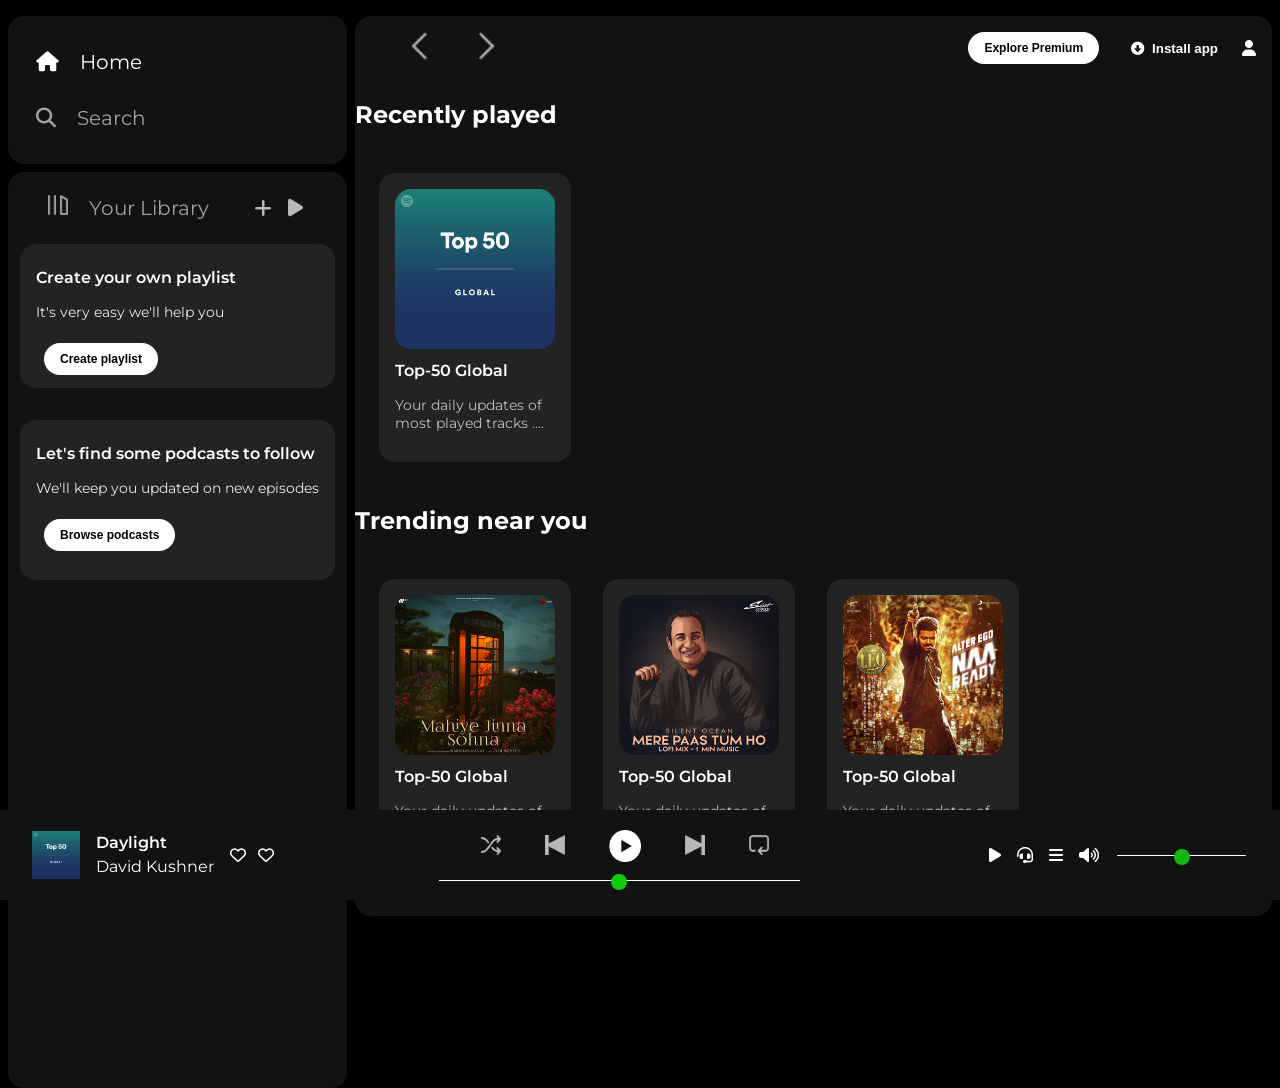
==== Spotify.html @ 5e205eb9 "Successful" ====
<!DOCTYPE html>
<html lang="en">
<head>
    <meta charset="UTF-8">
    <meta name="viewport" content="width=device-width, initial-scale=1.0">
    <link rel="stylesheet" href="https://cdnjs.cloudflare.com/ajax/libs/font-awesome/6.7.2/css/all.min.css">
    <link rel="icon" href="./logo.png">
    <title>Spotify Web-player: Music for everyone</title>
    <link rel="preconnect" href="https://fonts.googleapis.com">
    <link rel="preconnect" href="https://fonts.googleapis.com">
    <link rel="preconnect" href="https://fonts.gstatic.com" crossorigin>
    <link href="https://fonts.googleapis.com/css2?family=Montserrat:ital,wght@0,100..900;1,100..900&display=swap" rel="stylesheet">
    <link rel="stylesheet" href="Spotify.css">
</head>
<body>
<div class="main">
        <div class="sidebar">
            <div class="nav">
                <div class="nav-option" style="opacity: 1;">
                    <i class="fa-solid fa-house"></i>
                    <a href="#">Home</a>
                </div>
                
                <div class="nav-option">
                    <i class="fa-solid fa-magnifying-glass"></i>
                    <a href="#">Search</a>
                </div>
            </div>

                <div class="Library">
                    <div class="options">
                        <div class="Library-options nav-option">
                        <img src="./library_icon.png" alt="Library image">
                        <a href="#">Your Library</a>
                        </div>
                        <div class="icons-Library">
                        <i class="fa-solid fa-plus"></i>
                        <i class="fa-solid fa-play"></i>
                        </div>
                    </div>
                    <div class="Library-boxes">
                        <div class="boxes">
                            <p class="box-p1">Create your own playlist</p>
                            <p class="box-p2">It's very easy we'll help you</p>
                            <button class="badge">Create playlist</button>
                        </div>
                        <div class="boxes-2">
                            <p class="box-p1">Let's find some podcasts to follow</p>
                            <p class="box-p2">We'll keep you updated on new episodes</p>
                            <button class="badge">Browse podcasts</button>
                        </div>
                    </div>
                </div>
        </div>


    <div class="main-content">
            <div class="sticky-nav">
                <div class="sticktyNavIcons">
                    <img src="./backward_icon (1).png" alt="icon">
                    <img src="./forward_icon.png" class="hide" alt="icon-2">
                </div>
                <div class="stickyNavOptions hide">
                    <button class="badge">Explore Premium</button>
                    <button class="badge-2"><i class="fa-solid fa-circle-down"></i>Install app</button>
                    <i class="fa-solid fa-user"></i>
                </div>
            </div>

            <h2>Recently played</h2>
            <div class="card-container">
                <div class="card-1">
                    <img src="./card1img.jpeg" alt="card-01">
                    <p class="card-title">Top-50 Global</p>
                    <p class="card-subtitle">Your daily updates of most played tracks  ....</p>
                    <!-- <button class="badge">Play</button> -->
                </div>
            </div>

            <h2>Trending near you</h2>
            <div class="card-container">
                <div class="card-1">
                    <img src="./card2img.jpeg" alt="card-01">
                    <p class="card-title">Top-50 Global</p>
                    <p class="card-subtitle">Your daily updates of most played tracks  ....</p>
                    <!-- <button class="badge">Play</button> -->
                </div>
                <div class="card-1">
                    <img src="./card3img.jpeg" alt="card-01">
                    <p class="card-title">Top-50 Global</p>
                    <p class="card-subtitle">Your daily updates of most played tracks  ....</p>
                    <!-- <button class="badge">Play</button> -->
                </div>
                <div class="card-1">
                    <img src="./card4img.jpeg" alt="card-01">
                    <p class="card-title">Top-50 Global</p>
                    <p class="card-subtitle">Your daily updates of most played tracks  ....</p>
                    <!-- <button class="badge">Play</button> -->
                </div>
            </div>

            <h2>Featured charts</h2>
            <div class="card-container">
                <div class="card-1">
                    <img src="./card5img.jpeg" alt="card-01">
                    <p class="card-title">Top-50 Global</p>
                    <p class="card-subtitle">Your daily updates of most played tracks  ....</p>
                    <!-- <button class="badge">Play</button> -->
                </div>
                <div class="card-1">
                    <img src="./card6img.jpeg" alt="card-01">
                    <p class="card-title">Top-50 Global</p>
                    <p class="card-subtitle">Your daily updates of most played tracks  ....</p>
                    <!-- <button class="badge">Play</button> -->
                </div>
                <div class="card-1">
                    <img src="./card6img.jpeg" alt="card-01">
                    <p class="card-title">Top-50 Global</p>
                    <p class="card-subtitle">Your daily updates of most played tracks  ....</p>
                    <!-- <button class="badge">Play</button> -->
                </div>
            </div>
            <br> <br> <br> <br> <br> <br> <br>
    </div>
</div>
<div class="music-player">
    <div class="album-bar">
        <div class="album-image">
            <img src="./card1img.jpeg" alt="image1" class="album-image">
        </div>
        <div class="singer-songName">
            <a href="#"><p class="song-name">Daylight</p></a>
            <a href="&"><p class="singer-name">David Kushner</p></a>
        </div>
        <div class="album-icon">
            <i class="fa-regular fa-heart" id="icon"></i>
            <i class="fa-regular fa-heart" id="icon-2"></i>
        </div>
    </div>

    <div class="play-bar">
        <div class="play-icons">
            <img src="./player_icon1.png" alt="image">
            <img src="./player_icon2.png" alt="image">
            <img src="./player_icon3.png" alt="image" id="play-icon" style="opacity: 1;">
            <img src="./player_icon4.png" alt="image">
            <img src="./player_icon5.png" alt="image">
        </div>
        <div class="progress-bar">
            <i class="fa-solid fa-volume"></i>
            <input type="range" min="0" max="100" value="50" class="play-volume">
        </div>
    </div>
    <div class="control-bar">
        <div class="control-icons">
            <i class="fa-solid fa-play"></i>
            <i class="fa-solid fa-headset"></i>
            <i class="fa-solid fa-bars"></i>
            <i class="fa-solid fa-volume-high"></i>
            <div class="control-progess-bar-playbar">
            <input type="range" min="0" max="100" value="50" class="control-volume"/>
            </div>
        </div>
    </div>
    <!-- <div class="control-bar">
        <div class="control-icons">
            <i class="fa-solid fa-random"></i>
            <i class="fa-solid fa-backward"></i>
            <i class="fa-solid fa-play"></i>
            <i class="fa-solid fa-forward"></i>
            <i class="fa-solid fa-redo"></i>
        </div>
        <div class="control-volume">
            <i class="fa-solid fa-volume"></i>
            <input type="range" min="0" max="100" value="50" class="volume-slider">
        </div>
    </div>
</div> -->
</div>
</body>
</html>
---- Spotify.css ----
body{
  font-family: "Montserrat", sans-serif;
  margin: 0;
  background-color: #000;
  color: #ffff;
  overflow: hidden;
}
.main{
    display: flex;
    height: 100vh;
    margin-top: 0.5rem;
    padding: 0.5rem;
}
.sidebar{
    background-color: #0000;
    border-radius: 1rem; /*1rem = 16px*/
    margin-right: 0.5rem;
}
.nav{
    background-color:#121212;
    border-radius: 1rem; /*1rem = 16px*/
    display: flex;
    flex-direction: column;
    justify-content: center;
    height: 100px;
    padding: 1.5rem 1rem;
}
.nav i{
    font-size: 1.25rem;
}
.nav-option{
    font-size: 1.25rem;
    line-height: 2.5rem;
    opacity: 0.6;
    padding: 0.5rem 0.75rem;
}
.nav-option:hover{
    opacity: 1;
}
.nav-option a {
    padding: 1rem;
}

.main-content{
    background-color: #121212;
    border-radius: 1rem; /*1rem = 16px*/
    overflow: auto;
    flex: 1;
    /* padding: 0.5rem 0.5rem; */
}
.music-player{
    background-color: #000;
    position: fixed;
    bottom: 0px;
    width: 100%;
    height: 74px;
}
a{
    text-decoration: none;
    color: #ffff;
}
.Library{
    background-color: #121212;
    border-radius: 1rem; /*1rem = 16px*/
    height: 100%;
    padding: 0.5rem 0.75rem;
    margin-top: 0.5rem;
}
.options{
    display: flex;
    justify-content: space-evenly;
    align-items: center;
}
.Library-options{
    font-size: 1.25rem;
}
.icons-Library{
    font-size: 1.25rem;
    display: flex;
}

.icons-Library i{
    margin-right: 1rem;
    font-size: 1.25rem;
    opacity: 0.7;
}
.icons-Library i:hover{
    opacity: 1;
    cursor: pointer;
}
.options .Library-options img{
    height: 1.25rem;
    width: 1.25rem;
}
.oprions .Library-options img:hover{
    cursor: pointer;
}
.boxes{
    height: 8rem;
    margin: 0.5rem 0 2rem 0;
    background-color:orangered;
    border-radius: 1rem; /*1rem = 16px*/
    padding: 0.5rem 1rem;
    background-color: #232323;
}
.box-p1{
    font-size: 1rem;
    font-weight: 600;
}

.box-p2{
    font-size: 0.9rem;
    opacity: 0.9;
}
.badge{
    padding: 0.25rem 1rem;
    border-radius: 0.5rem; /*0.5rem = 8px*/
    font-size: 0.75rem;
    margin-left: 0.5rem;
    background-color: #ffff;
    border: none;
    font-weight: 800;
    padding: 0.25rem 1rem;
    margin: 0.5rem;
    height: 2rem;
    border-radius: 7.4rem;
}
.boxes-2{
    height: 9rem;
    margin: 0.5rem 0 2rem 0;
    border-radius: 1rem; /*1rem = 16px*/
    padding: 0.5rem 1rem;
    background-color: #232323;
}
.badge , .badge-2:hover{
    cursor: pointer;
}
.main-content .sticky-nav{
    display: flex;
    position: sticky;
    top: 0;
    background-color: #121212;
    justify-content: space-between;
    align-items: center;
    padding: 0.5rem 1rem;
    z-index: 1000;
    border-radius: 1rem; /*1rem = 16px*/
}
.sticktyNavIcons img{
    margin-left: 1rem;
    padding-left: 1rem;
    opacity: 0.7;
    height: 2rem;
}
.sticky-nav .sticktyNavIcons img:hover{
    cursor: pointer;
    opacity: 1;
}
.stickyNavOptions .badge{
    background-color: #ffff;
    border: none;
    font-weight: 800;
    padding: 0.25rem 1rem;
}
.stickyNavOptions .badge-2{
    background-color:#121212;
    color: #ffff;
    border: none;
    font-weight: 740;
    padding: 0.25rem 1rem;
    border-radius: 1rem; /*1rem = 16px*/
    height: 2rem;
}
.stickyNavOptions{
    display: flex;
    align-items: center;
}
.stickyNavOptions i{
    margin-left: 0.5rem;
}
.stickyNavOptions i:hover{
    cursor: pointer;
}
.badge-2 i{
    color: #ffff;
    margin-right: 0.5rem;
}
@media (max-width : 1000px){
    .hide{
        display:none;
    }
}
.card-container{
    display: flex;
    flex-wrap: wrap;
    margin-top: 0.5rem;
    padding: 0.5rem;

}
.card-1{
    border-radius: 1rem; /*1rem = 16px*/
    width: 10rem;
    margin: 1rem;
    padding: 1rem;
    background-color: #232323;
    
}
.card-1 img{
    width: 100%;
    border-radius: 1rem; /*1rem = 16px*/
}
.card-title{
    font-size: 1rem;
    font-weight: 600;
    margin-top: 0.5rem;
    color: #ffff;
}
.card-subtitle{
    font-size: 0.9rem;
    opacity: 0.7;
    color: #ffff;
}
.card-1:hover{
    cursor: pointer;
    opacity: 1;
}
.footer{
    height: 340px;
    display: flex;
    justify-content: center;
    align-items: center;
    background-color: #121212;
}
.line{
    width: 90%;
    height: 56%;
    margin: 0 auto;
    border: #0000 solid 2px;
    opacity: 0.4;
}
.music-player{
    display: flex;
    background: #121212;
    justify-content: space-between;
    align-items: center;
    padding: 0.5rem 1rem;
}
.music-player .album-bar{
    width: 25%;
    display: flex;
    align-items: center;
    padding: 1rem;
}
.singer-songName{
    padding: 1rem;
    line-height: 0.5rem;
}
.song-name{
    font-size: 1rem;
    font-weight: 600;
}
.album-icon{
    margin: 0.5rem;
}
.album-icon i:hover{
    cursor: pointer;
}
#icon{
    right: 0.5rem;
    position: relative;
}
.music-player .play-bar{
    width: 50%;
}
.music-bar .control-bar{
    width: 25%;
}

.album-image{
    height: 3rem;
    width: 3rem;
}
.control-bar{
    padding-right: 1rem;
}
.control-bar .control-icons , .control-volume{
    display: flex;
    justify-content: space-between;
    padding-right: 1rem;
}

.control-bar{
    display: flex;
    justify-content: space-between;
    padding-right: 1rem;
}
.control-bar .control-icons i{
    justify-content: space-between;
    padding-right: 1rem;
}
.control-bar .control-icons i:hover{
    cursor: pointer;
}
.play-bar{
    justify-content: center;
}

.play-bar .play-icons i{
    padding-right: 1rem;
}

.play-bar .play-icons{
    display: flex;
    justify-content: center;
    padding-right: 7rem;
}

.play-bar .play-icons img{
    padding-right: 1rem;
    height: 1.25rem;
    width: 1.25rem;
    padding-left: 1.75rem;
    justify-content: center;
    align-items: center;
    opacity: 0.7;
    padding-top: 0.5rem;
}
.play-bar .play-icons img:hover{
    cursor: pointer;
    opacity: 1;
}
#play-icon{
    height: 2rem;
    width: 2rem;
    padding-top: 0.2rem;
}
.play-bar .play-icons img:hover{
    cursor: pointer;
}
.play-bar .progress-bar{
    display: flex;
    justify-content: center;
    padding-top: 1rem;
    padding-right: 7rem;
}
.play-volume{
    width: 70%;
    appearance: none;
}
.play-volume::-webkit-slider-runnable-track{
    width: 100%;
    height: 0.1rem;
    cursor: pointer;
    background-color: #ffff;
    border-radius: 2rem; /*1rem = 16px*/
}
.play-volume::-webkit-slider-thumb{
    appearance: none;
    width: 1rem;
    height: 1rem;
    cursor: pointer;
    background-color:rgb(16, 203, 16);
    border-radius: 50%;
    margin-top: -6px;
}
.control-progress-bar-playbar{
    display: flex;
}
.control-volume{
    appearance: none;

}
.control-volume::-webkit-slider-runnable-track{
    width: 50%;
    border-radius: 2rem;
    width: 100%;
    height: 1px;
    margin-bottom: -0.8rem;
    background-color: #ffff;
}
.control-volume::-webkit-slider-thumb{
    appearance: none;
    width: 1rem;
    height: 1rem;
    border-radius: 50%;
    background-color:rgb(20, 182, 20);
    margin-bottom: 1rem;
    margin-top: -0.36rem;
}
.control-volume::-webkit-slider-thumb:hover{
    cursor: pointer;
}
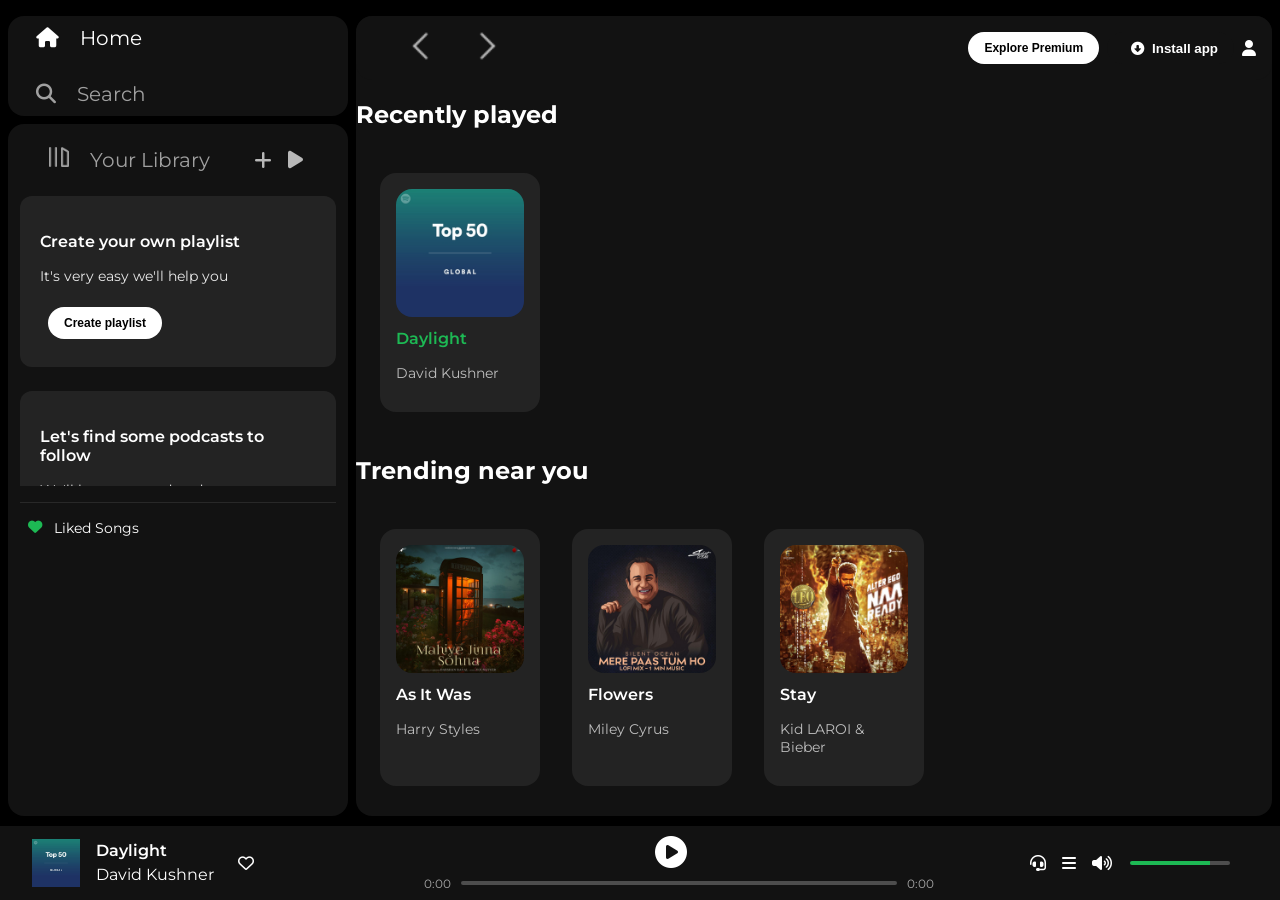
==== commit a9f450be: "Complete Spotify Clone: layout fixes, dynamic playback, search filters, state persistence, and code " ====
--- a/Spotify.html
+++ b/Spotify.html
@@ -16,41 +16,48 @@
 <div class="main">
         <div class="sidebar">
             <div class="nav">
-                <div class="nav-option" style="opacity: 1;">
+                <div class="nav-option" style="opacity: 1;" id="nav-home">
                     <i class="fa-solid fa-house"></i>
                     <a href="#">Home</a>
                 </div>
                 
-                <div class="nav-option">
+                <div class="nav-option" id="nav-search">
                     <i class="fa-solid fa-magnifying-glass"></i>
                     <a href="#">Search</a>
                 </div>
             </div>
 
-                <div class="Library">
-                    <div class="options">
-                        <div class="Library-options nav-option">
+            <div class="Library">
+                <div class="options">
+                    <div class="Library-options nav-option">
                         <img src="./library_icon.png" alt="Library image">
                         <a href="#">Your Library</a>
-                        </div>
-                        <div class="icons-Library">
-                        <i class="fa-solid fa-plus"></i>
+                    </div>
+                    <div class="icons-Library">
+                        <i class="fa-solid fa-plus" id="library-plus-icon"></i>
                         <i class="fa-solid fa-play"></i>
-                        </div>
-                    </div>
-                    <div class="Library-boxes">
-                        <div class="boxes">
-                            <p class="box-p1">Create your own playlist</p>
-                            <p class="box-p2">It's very easy we'll help you</p>
-                            <button class="badge">Create playlist</button>
-                        </div>
-                        <div class="boxes-2">
-                            <p class="box-p1">Let's find some podcasts to follow</p>
-                            <p class="box-p2">We'll keep you updated on new episodes</p>
-                            <button class="badge">Browse podcasts</button>
-                        </div>
-                    </div>
-                </div>
+                    </div>
+                </div>
+                <div class="Library-boxes">
+                    <div class="boxes">
+                        <p class="box-p1">Create your own playlist</p>
+                        <p class="box-p2">It's very easy we'll help you</p>
+                        <button class="badge" id="btn-create-playlist">Create playlist</button>
+                    </div>
+                    <div class="boxes-2">
+                        <p class="box-p1">Let's find some podcasts to follow</p>
+                        <p class="box-p2">We'll keep you updated on new episodes</p>
+                        <button class="badge">Browse podcasts</button>
+                    </div>
+                </div>
+                <div class="custom-playlists-container" id="custom-playlists-list">
+                    <div class="playlist-item" id="liked-songs-sidebar">
+                        <i class="fa-solid fa-heart" style="color: #1db954;"></i>
+                        <span>Liked Songs</span>
+                    </div>
+                    <!-- Dynamic playlists will load here -->
+                </div>
+            </div>
         </div>
 
 
@@ -60,6 +67,10 @@
                     <img src="./backward_icon (1).png" alt="icon">
                     <img src="./forward_icon.png" class="hide" alt="icon-2">
                 </div>
+                <div class="search-bar-container" id="search-bar-container" style="display: none; margin-left: 1rem; flex: 1; max-width: 350px;">
+                    <i class="fa-solid fa-magnifying-glass search-icon-input"></i>
+                    <input type="text" id="search-input" placeholder="What do you want to play?" class="search-input" />
+                </div>
                 <div class="stickyNavOptions hide">
                     <button class="badge">Explore Premium</button>
                     <button class="badge-2"><i class="fa-solid fa-circle-down"></i>Install app</button>
@@ -67,115 +78,224 @@
                 </div>
             </div>
 
-            <h2>Recently played</h2>
-            <div class="card-container">
-                <div class="card-1">
-                    <img src="./card1img.jpeg" alt="card-01">
-                    <p class="card-title">Top-50 Global</p>
-                    <p class="card-subtitle">Your daily updates of most played tracks  ....</p>
-                    <!-- <button class="badge">Play</button> -->
-                </div>
-            </div>
-
-            <h2>Trending near you</h2>
-            <div class="card-container">
-                <div class="card-1">
-                    <img src="./card2img.jpeg" alt="card-01">
-                    <p class="card-title">Top-50 Global</p>
-                    <p class="card-subtitle">Your daily updates of most played tracks  ....</p>
-                    <!-- <button class="badge">Play</button> -->
-                </div>
-                <div class="card-1">
-                    <img src="./card3img.jpeg" alt="card-01">
-                    <p class="card-title">Top-50 Global</p>
-                    <p class="card-subtitle">Your daily updates of most played tracks  ....</p>
-                    <!-- <button class="badge">Play</button> -->
-                </div>
-                <div class="card-1">
-                    <img src="./card4img.jpeg" alt="card-01">
-                    <p class="card-title">Top-50 Global</p>
-                    <p class="card-subtitle">Your daily updates of most played tracks  ....</p>
-                    <!-- <button class="badge">Play</button> -->
-                </div>
-            </div>
-
-            <h2>Featured charts</h2>
-            <div class="card-container">
-                <div class="card-1">
-                    <img src="./card5img.jpeg" alt="card-01">
-                    <p class="card-title">Top-50 Global</p>
-                    <p class="card-subtitle">Your daily updates of most played tracks  ....</p>
-                    <!-- <button class="badge">Play</button> -->
-                </div>
-                <div class="card-1">
-                    <img src="./card6img.jpeg" alt="card-01">
-                    <p class="card-title">Top-50 Global</p>
-                    <p class="card-subtitle">Your daily updates of most played tracks  ....</p>
-                    <!-- <button class="badge">Play</button> -->
-                </div>
-                <div class="card-1">
-                    <img src="./card6img.jpeg" alt="card-01">
-                    <p class="card-title">Top-50 Global</p>
-                    <p class="card-subtitle">Your daily updates of most played tracks  ....</p>
-                    <!-- <button class="badge">Play</button> -->
-                </div>
-            </div>
-            <br> <br> <br> <br> <br> <br> <br>
+            <div id="home-view">
+                <h2>Recently played</h2>
+                <div class="card-container">
+                    <div class="card-1 song-card" data-src="https://www.soundhelix.com/examples/mp3/SoundHelix-Song-1.mp3" data-title="Daylight" data-artist="David Kushner" data-img="./card1img.jpeg">
+                        <div class="card-img-container">
+                            <img src="./card1img.jpeg" alt="card-01">
+                            <div class="play-hover-btn">
+                                <i class="fa-solid fa-play"></i>
+                            </div>
+                        </div>
+                        <p class="card-title">Daylight</p>
+                        <p class="card-subtitle">David Kushner</p>
+                    </div>
+                </div>
+
+                <h2>Trending near you</h2>
+                <div class="card-container">
+                    <div class="card-1 song-card" data-src="https://www.soundhelix.com/examples/mp3/SoundHelix-Song-2.mp3" data-title="As It Was" data-artist="Harry Styles" data-img="./card2img.jpeg">
+                        <div class="card-img-container">
+                            <img src="./card2img.jpeg" alt="card-01">
+                            <div class="play-hover-btn">
+                                <i class="fa-solid fa-play"></i>
+                            </div>
+                        </div>
+                        <p class="card-title">As It Was</p>
+                        <p class="card-subtitle">Harry Styles</p>
+                    </div>
+                    <div class="card-1 song-card" data-src="https://www.soundhelix.com/examples/mp3/SoundHelix-Song-3.mp3" data-title="Flowers" data-artist="Miley Cyrus" data-img="./card3img.jpeg">
+                        <div class="card-img-container">
+                            <img src="./card3img.jpeg" alt="card-01">
+                            <div class="play-hover-btn">
+                                <i class="fa-solid fa-play"></i>
+                            </div>
+                        </div>
+                        <p class="card-title">Flowers</p>
+                        <p class="card-subtitle">Miley Cyrus</p>
+                    </div>
+                    <div class="card-1 song-card" data-src="https://www.soundhelix.com/examples/mp3/SoundHelix-Song-4.mp3" data-title="Stay" data-artist="Kid LAROI & Bieber" data-img="./card4img.jpeg">
+                        <div class="card-img-container">
+                            <img src="./card4img.jpeg" alt="card-01">
+                            <div class="play-hover-btn">
+                                <i class="fa-solid fa-play"></i>
+                            </div>
+                        </div>
+                        <p class="card-title">Stay</p>
+                        <p class="card-subtitle">Kid LAROI & Bieber</p>
+                    </div>
+                </div>
+
+                <h2>Featured charts</h2>
+                <div class="card-container">
+                    <div class="card-1 song-card" data-src="https://www.soundhelix.com/examples/mp3/SoundHelix-Song-5.mp3" data-title="Blinding Lights" data-artist="The Weeknd" data-img="./card5img.jpeg">
+                        <div class="card-img-container">
+                            <img src="./card5img.jpeg" alt="card-01">
+                            <div class="play-hover-btn">
+                                <i class="fa-solid fa-play"></i>
+                            </div>
+                        </div>
+                        <p class="card-title">Blinding Lights</p>
+                        <p class="card-subtitle">The Weeknd</p>
+                    </div>
+                    <div class="card-1 song-card" data-src="https://www.soundhelix.com/examples/mp3/SoundHelix-Song-6.mp3" data-title="Starboy" data-artist="The Weeknd" data-img="./card6img.jpeg">
+                        <div class="card-img-container">
+                            <img src="./card6img.jpeg" alt="card-01">
+                            <div class="play-hover-btn">
+                                <i class="fa-solid fa-play"></i>
+                            </div>
+                        </div>
+                        <p class="card-title">Starboy</p>
+                        <p class="card-subtitle">The Weeknd</p>
+                    </div>
+                    <div class="card-1 song-card" data-src="https://www.soundhelix.com/examples/mp3/SoundHelix-Song-7.mp3" data-title="Save Your Tears" data-artist="The Weeknd" data-img="./card6img.jpeg">
+                        <div class="card-img-container">
+                            <img src="./card6img.jpeg" alt="card-01">
+                            <div class="play-hover-btn">
+                                <i class="fa-solid fa-play"></i>
+                            </div>
+                        </div>
+                        <p class="card-title">Save Your Tears</p>
+                        <p class="card-subtitle">The Weeknd</p>
+                    </div>
+                </div>
+            </div>
+
+            <div id="search-view" style="display: none;">
+                <h2>Browse all</h2>
+                <div class="search-grid">
+                    <div class="search-category-card" style="background-color: rgb(141, 103, 171);">
+                        <h3>Podcasts</h3>
+                    </div>
+                    <div class="search-category-card" style="background-color: rgb(30, 50, 100);">
+                        <h3>Made For You</h3>
+                    </div>
+                    <div class="search-category-card" style="background-color: rgb(232, 17, 137);">
+                        <h3>New Releases</h3>
+                    </div>
+                    <div class="search-category-card" style="background-color: rgb(115, 88, 255);">
+                        <h3>Pop</h3>
+                    </div>
+                    <div class="search-category-card" style="background-color: rgb(186, 93, 7);">
+                        <h3>Hip-Hop</h3>
+                    </div>
+                    <div class="search-category-card" style="background-color: rgb(225, 17, 140);">
+                        <h3>Latin</h3>
+                    </div>
+                    <div class="search-category-card" style="background-color: rgb(13, 115, 119);">
+                        <h3>Rock</h3>
+                    </div>
+                    <div class="search-category-card" style="background-color: rgb(80, 55, 80);">
+                        <h3>Gaming</h3>
+                    </div>
+                </div>
+            </div>
+
+            <div id="liked-songs-view" style="display: none;">
+                <h2>Liked Songs</h2>
+                <div class="card-container" id="liked-songs-container">
+                    <!-- Dynamic liked tracks list here -->
+                </div>
+            </div>
+
+            <footer class="footer">
+                <div class="footer-links">
+                    <div class="footer-column">
+                        <h4>Company</h4>
+                        <ul>
+                            <li><a href="#">About</a></li>
+                            <li><a href="#">Jobs</a></li>
+                            <li><a href="#">For the Record</a></li>
+                        </ul>
+                    </div>
+                    <div class="footer-column">
+                        <h4>Communities</h4>
+                        <ul>
+                            <li><a href="#">For Artists</a></li>
+                            <li><a href="#">Developers</a></li>
+                            <li><a href="#">Advertising</a></li>
+                            <li><a href="#">Investors</a></li>
+                            <li><a href="#">Vendors</a></li>
+                        </ul>
+                    </div>
+                    <div class="footer-column">
+                        <h4>Useful Links</h4>
+                        <ul>
+                            <li><a href="#">Support</a></li>
+                            <li><a href="#">Free Mobile App</a></li>
+                        </ul>
+                    </div>
+                </div>
+                <div class="footer-socials">
+                    <a href="#"><i class="fa-brands fa-instagram"></i></a>
+                    <a href="#"><i class="fa-brands fa-twitter"></i></a>
+                    <a href="#"><i class="fa-brands fa-facebook"></i></a>
+                </div>
+                <div class="footer-bottom">
+                    <hr class="line">
+                    <p class="copyright">&copy; 2026 Spotify AB</p>
+                </div>
+            </footer>
     </div>
 </div>
 <div class="music-player">
     <div class="album-bar">
         <div class="album-image">
-            <img src="./card1img.jpeg" alt="image1" class="album-image">
+            <img src="./card1img.jpeg" alt="image1" class="album-image" id="player-album-art">
         </div>
         <div class="singer-songName">
-            <a href="#"><p class="song-name">Daylight</p></a>
-            <a href="&"><p class="singer-name">David Kushner</p></a>
+            <a href="#"><p class="song-name" id="player-song-title">Daylight</p></a>
+            <a href="#"><p class="singer-name" id="player-song-artist">David Kushner</p></a>
         </div>
         <div class="album-icon">
-            <i class="fa-regular fa-heart" id="icon"></i>
-            <i class="fa-regular fa-heart" id="icon-2"></i>
+            <i class="fa-regular fa-heart" id="player-heart-icon"></i>
         </div>
     </div>
 
     <div class="play-bar">
         <div class="play-icons">
-            <img src="./player_icon1.png" alt="image">
-            <img src="./player_icon2.png" alt="image">
-            <img src="./player_icon3.png" alt="image" id="play-icon" style="opacity: 1;">
-            <img src="./player_icon4.png" alt="image">
-            <img src="./player_icon5.png" alt="image">
+            <img src="./player_icon1.png" alt="shuffle" id="btn-shuffle">
+            <img src="./player_icon2.png" alt="prev" id="btn-prev">
+            <i class="fa-solid fa-circle-play" id="play-icon"></i>
+            <img src="./player_icon4.png" alt="next" id="btn-next">
+            <img src="./player_icon5.png" alt="repeat" id="btn-repeat">
         </div>
         <div class="progress-bar">
-            <i class="fa-solid fa-volume"></i>
-            <input type="range" min="0" max="100" value="50" class="play-volume">
-        </div>
-    </div>
+            <span class="progress-time" id="player-curr-time">0:00</span>
+            <input type="range" min="0" max="100" value="0" class="play-volume" id="player-progress-slider">
+            <span class="progress-time" id="player-tot-time">0:00</span>
+        </div>
+    </div>
+    
     <div class="control-bar">
         <div class="control-icons">
-            <i class="fa-solid fa-play"></i>
+            <i class="fa-solid fa-play" id="btn-control-play" style="display:none;"></i>
             <i class="fa-solid fa-headset"></i>
             <i class="fa-solid fa-bars"></i>
-            <i class="fa-solid fa-volume-high"></i>
-            <div class="control-progess-bar-playbar">
-            <input type="range" min="0" max="100" value="50" class="control-volume"/>
-            </div>
-        </div>
-    </div>
-    <!-- <div class="control-bar">
-        <div class="control-icons">
-            <i class="fa-solid fa-random"></i>
-            <i class="fa-solid fa-backward"></i>
-            <i class="fa-solid fa-play"></i>
-            <i class="fa-solid fa-forward"></i>
-            <i class="fa-solid fa-redo"></i>
-        </div>
-        <div class="control-volume">
-            <i class="fa-solid fa-volume"></i>
-            <input type="range" min="0" max="100" value="50" class="volume-slider">
-        </div>
-    </div>
-</div> -->
+            <i class="fa-solid fa-volume-high" id="btn-volume-icon"></i>
+            <div class="control-progress-bar-playbar">
+                <input type="range" min="0" max="100" value="80" class="control-volume" id="player-volume-slider"/>
+            </div>
+        </div>
+    </div>
 </div>
+
+<!-- Modal for Playlist Creation -->
+<div class="modal" id="playlist-modal" style="display: none;">
+    <div class="modal-content">
+        <h3>Create New Playlist</h3>
+        <input type="text" id="playlist-name-input" placeholder="My Playlist #1" class="modal-input" maxlength="25">
+        <div class="modal-buttons">
+            <button class="modal-btn cancel-btn" id="modal-cancel">Cancel</button>
+            <button class="modal-btn create-btn" id="modal-create">Create</button>
+        </div>
+    </div>
+</div>
+
+<!-- Hidden Audio Player -->
+<audio id="main-audio" style="display: none;"></audio>
+
+<script src="app.js"></script>
 </body>
 </html>
--- a/Spotify.css
+++ b/Spotify.css
@@ -1,4 +1,7 @@
- body{
+* {
+  box-sizing: border-box;
+}
+body{
   font-family: "Montserrat", sans-serif;
   margin: 0;
   background-color: #000;
@@ -7,18 +10,23 @@
 }
 .main{
     display: flex;
-    height: 100vh;
+    height: calc(100vh - 84px);
     margin-top: 0.5rem;
     padding: 0.5rem;
 }
 .sidebar{
     background-color: #0000;
-    border-radius: 1rem; /*1rem = 16px*/
+    border-radius: 1rem;
     margin-right: 0.5rem;
+    width: 340px;
+    display: flex;
+    flex-direction: column;
+    flex-shrink: 0;
+    height: 100%;
 }
 .nav{
     background-color:#121212;
-    border-radius: 1rem; /*1rem = 16px*/
+    border-radius: 1rem;
     display: flex;
     flex-direction: column;
     justify-content: center;
@@ -40,13 +48,11 @@
 .nav-option a {
     padding: 1rem;
 }
-
 .main-content{
     background-color: #121212;
-    border-radius: 1rem; /*1rem = 16px*/
+    border-radius: 1rem;
     overflow: auto;
     flex: 1;
-    /* padding: 0.5rem 0.5rem; */
 }
 .music-player{
     background-color: #000;
@@ -61,10 +67,17 @@
 }
 .Library{
     background-color: #121212;
-    border-radius: 1rem; /*1rem = 16px*/
-    height: 100%;
+    border-radius: 1rem;
+    flex: 1;
+    display: flex;
+    flex-direction: column;
     padding: 0.5rem 0.75rem;
     margin-top: 0.5rem;
+    min-height: 0;
+}
+.Library-boxes{
+    flex: 1;
+    overflow-y: auto;
 }
 .options{
     display: flex;
@@ -78,7 +91,6 @@
     font-size: 1.25rem;
     display: flex;
 }
-
 .icons-Library i{
     margin-right: 1rem;
     font-size: 1.25rem;
@@ -96,25 +108,23 @@
     cursor: pointer;
 }
 .boxes{
-    height: 8rem;
-    margin: 0.5rem 0 2rem 0;
-    background-color:orangered;
-    border-radius: 1rem; /*1rem = 16px*/
-    padding: 0.5rem 1rem;
+    margin: 0.5rem 0 1.5rem 0;
+    border-radius: 0.75rem;
+    padding: 1.25rem 1.25rem;
     background-color: #232323;
+    height: auto;
 }
 .box-p1{
     font-size: 1rem;
     font-weight: 600;
 }
-
 .box-p2{
     font-size: 0.9rem;
     opacity: 0.9;
 }
 .badge{
     padding: 0.25rem 1rem;
-    border-radius: 0.5rem; /*0.5rem = 8px*/
+    border-radius: 0.5rem;
     font-size: 0.75rem;
     margin-left: 0.5rem;
     background-color: #ffff;
@@ -126,11 +136,11 @@
     border-radius: 7.4rem;
 }
 .boxes-2{
-    height: 9rem;
-    margin: 0.5rem 0 2rem 0;
-    border-radius: 1rem; /*1rem = 16px*/
-    padding: 0.5rem 1rem;
+    margin: 0.5rem 0 1.5rem 0;
+    border-radius: 0.75rem;
+    padding: 1.25rem 1.25rem;
     background-color: #232323;
+    height: auto;
 }
 .badge , .badge-2:hover{
     cursor: pointer;
@@ -144,7 +154,7 @@
     align-items: center;
     padding: 0.5rem 1rem;
     z-index: 1000;
-    border-radius: 1rem; /*1rem = 16px*/
+    border-radius: 1rem;
 }
 .sticktyNavIcons img{
     margin-left: 1rem;
@@ -168,7 +178,7 @@
     border: none;
     font-weight: 740;
     padding: 0.25rem 1rem;
-    border-radius: 1rem; /*1rem = 16px*/
+    border-radius: 1rem;
     height: 2rem;
 }
 .stickyNavOptions{
@@ -195,19 +205,17 @@
     flex-wrap: wrap;
     margin-top: 0.5rem;
     padding: 0.5rem;
-
 }
 .card-1{
-    border-radius: 1rem; /*1rem = 16px*/
+    border-radius: 1rem;
     width: 10rem;
     margin: 1rem;
     padding: 1rem;
     background-color: #232323;
-    
 }
 .card-1 img{
     width: 100%;
-    border-radius: 1rem; /*1rem = 16px*/
+    border-radius: 1rem;
 }
 .card-title{
     font-size: 1rem;
@@ -224,19 +232,78 @@
     cursor: pointer;
     opacity: 1;
 }
-.footer{
-    height: 340px;
+.footer {
+    display: flex;
+    flex-direction: column;
+    padding: 3rem 2rem;
+    background-color: #121212;
+    margin-top: 4rem;
+    border-top: 1px solid #292929;
+}
+.footer-links {
+    display: flex;
+    flex-wrap: wrap;
+    gap: 3rem;
+    margin-bottom: 2rem;
+}
+.footer-column {
+    flex: 1;
+    min-width: 150px;
+}
+.footer-column h4 {
+    color: #fff;
+    margin-bottom: 1rem;
+    font-size: 0.95rem;
+    font-weight: 700;
+}
+.footer-column ul {
+    list-style: none;
+    padding: 0;
+    margin: 0;
+}
+.footer-column ul li {
+    margin-bottom: 0.75rem;
+}
+.footer-column ul li a {
+    color: #a7a7a7;
+    font-size: 0.85rem;
+    transition: color 0.2s;
+}
+.footer-column ul li a:hover {
+    color: #fff;
+    text-decoration: underline;
+}
+.footer-socials {
+    display: flex;
+    gap: 1rem;
+    margin-bottom: 2rem;
+}
+.footer-socials a {
+    width: 40px;
+    height: 40px;
+    background-color: #292929;
+    border-radius: 50%;
     display: flex;
     justify-content: center;
     align-items: center;
-    background-color: #121212;
-}
-.line{
-    width: 90%;
-    height: 56%;
-    margin: 0 auto;
-    border: #0000 solid 2px;
-    opacity: 0.4;
+    color: #fff;
+    font-size: 1.1rem;
+    transition: background-color 0.2s;
+}
+.footer-socials a:hover {
+    background-color: #727272;
+}
+.footer-bottom {
+    border-top: 1px solid #292929;
+    padding-top: 2rem;
+    display: flex;
+    justify-content: space-between;
+    align-items: center;
+}
+.copyright {
+    color: #a7a7a7;
+    font-size: 0.8rem;
+    margin: 0;
 }
 .music-player{
     display: flex;
@@ -275,7 +342,6 @@
 .music-bar .control-bar{
     width: 25%;
 }
-
 .album-image{
     height: 3rem;
     width: 3rem;
@@ -288,7 +354,6 @@
     justify-content: space-between;
     padding-right: 1rem;
 }
-
 .control-bar{
     display: flex;
     justify-content: space-between;
@@ -304,89 +369,293 @@
 .play-bar{
     justify-content: center;
 }
-
 .play-bar .play-icons i{
     padding-right: 1rem;
 }
-
 .play-bar .play-icons{
     display: flex;
     justify-content: center;
-    padding-right: 7rem;
-}
-
+    align-items: center;
+}
 .play-bar .play-icons img{
-    padding-right: 1rem;
+    padding: 0 1rem;
     height: 1.25rem;
     width: 1.25rem;
-    padding-left: 1.75rem;
+    opacity: 0.7;
+    filter: invert(1);
+    transition: opacity 0.2s, transform 0.1s;
+    cursor: pointer;
+}
+.play-bar .play-icons img:hover{
+    opacity: 1;
+    transform: scale(1.05);
+}
+#play-icon{
+    font-size: 2rem;
+    color: #fff;
+    cursor: pointer;
+    margin: 0 1.25rem;
+    transition: transform 0.1s ease, color 0.2s ease;
+}
+#play-icon:hover {
+    transform: scale(1.05);
+    color: #1ed760;
+}
+.play-bar .progress-bar{
+    display: flex;
     justify-content: center;
     align-items: center;
-    opacity: 0.7;
     padding-top: 0.5rem;
-}
-.play-bar .play-icons img:hover{
-    cursor: pointer;
-    opacity: 1;
-}
-#play-icon{
-    height: 2rem;
-    width: 2rem;
-    padding-top: 0.2rem;
-}
-.play-bar .play-icons img:hover{
-    cursor: pointer;
-}
-.play-bar .progress-bar{
-    display: flex;
-    justify-content: center;
-    padding-top: 1rem;
-    padding-right: 7rem;
+    width: 100%;
 }
 .play-volume{
     width: 70%;
+    -webkit-appearance: none;
     appearance: none;
-}
-.play-volume::-webkit-slider-runnable-track{
-    width: 100%;
-    height: 0.1rem;
-    cursor: pointer;
-    background-color: #ffff;
-    border-radius: 2rem; /*1rem = 16px*/
+    height: 4px;
+    border-radius: 2px;
+    outline: none;
+    cursor: pointer;
+    background: #4d4d4d;
 }
 .play-volume::-webkit-slider-thumb{
     appearance: none;
-    width: 1rem;
-    height: 1rem;
-    cursor: pointer;
-    background-color:rgb(16, 203, 16);
+    -webkit-appearance: none;
+    width: 12px;
+    height: 12px;
+    cursor: pointer;
+    background-color: #fff;
     border-radius: 50%;
-    margin-top: -6px;
+    margin-top: -4px;
+    opacity: 0;
+    transition: opacity 0.2s;
+}
+.play-volume:hover::-webkit-slider-thumb{
+    opacity: 1;
+}
+.play-volume::-webkit-slider-runnable-track{
+    height: 4px;
+    background: transparent;
 }
 .control-progress-bar-playbar{
     display: flex;
+    align-items: center;
 }
 .control-volume{
+    -webkit-appearance: none;
     appearance: none;
-
-}
-.control-volume::-webkit-slider-runnable-track{
-    width: 50%;
-    border-radius: 2rem;
-    width: 100%;
-    height: 1px;
-    margin-bottom: -0.8rem;
-    background-color: #ffff;
+    height: 4px;
+    border-radius: 2px;
+    outline: none;
+    cursor: pointer;
+    background: #4d4d4d;
+    width: 100px;
 }
 .control-volume::-webkit-slider-thumb{
     appearance: none;
-    width: 1rem;
-    height: 1rem;
+    -webkit-appearance: none;
+    width: 12px;
+    height: 12px;
+    cursor: pointer;
+    background-color: #fff;
     border-radius: 50%;
-    background-color:rgb(20, 182, 20);
-    margin-bottom: 1rem;
-    margin-top: -0.36rem;
-}
-.control-volume::-webkit-slider-thumb:hover{
-    cursor: pointer;
+    margin-top: -4px;
+    opacity: 0;
+    transition: opacity 0.2s;
+}
+.control-volume:hover::-webkit-slider-thumb{
+    opacity: 1;
+}
+.control-volume::-webkit-slider-runnable-track{
+    height: 4px;
+    background: transparent;
+}
+.card-img-container {
+    position: relative;
+    width: 100%;
+}
+.play-hover-btn {
+    position: absolute;
+    bottom: 8px;
+    right: 8px;
+    background-color: #1db954;
+    color: #fff;
+    width: 40px;
+    height: 40px;
+    border-radius: 50%;
+    display: flex;
+    justify-content: center;
+    align-items: center;
+    opacity: 0;
+    transform: translateY(8px);
+    transition: all 0.3s ease;
+    box-shadow: 0 8px 16px rgba(0, 0, 0, 0.3);
+}
+.play-hover-btn i {
+    font-size: 1.15rem;
+    margin-left: 2px;
+}
+.card-1:hover .play-hover-btn {
+    opacity: 1;
+    transform: translateY(0);
+}
+.play-hover-btn:hover {
+    scale: 1.05;
+    background-color: #1ed760;
+}
+.progress-time {
+    font-size: 0.75rem;
+    color: #a7a7a7;
+    margin: 0 8px;
+    align-self: center;
+}
+#search-view {
+    padding: 1rem 2rem;
+}
+.search-grid {
+    display: grid;
+    grid-template-columns: repeat(auto-fill, minmax(180px, 1fr));
+    gap: 1.5rem;
+    margin-top: 1.5rem;
+}
+.search-category-card {
+    height: 180px;
+    border-radius: 0.5rem;
+    padding: 1rem;
+    position: relative;
+    overflow: hidden;
+    cursor: pointer;
+    transition: scale 0.2s ease;
+}
+.search-category-card:hover {
+    scale: 1.02;
+}
+.search-category-card h3 {
+    font-size: 1.4rem;
+    font-weight: 700;
+    margin: 0;
+    word-break: break-word;
+}
+.search-bar-container {
+    position: relative;
+}
+.search-icon-input {
+    position: absolute;
+    left: 12px;
+    top: 50%;
+    transform: translateY(-50%);
+    color: #000;
+    font-size: 1rem;
+}
+.search-input {
+    width: 100%;
+    padding: 8px 12px 8px 38px;
+    border-radius: 500px;
+    border: none;
+    background-color: #fff;
+    color: #000;
+    font-family: inherit;
+    font-size: 0.9rem;
+    outline: none;
+}
+.search-input::placeholder {
+    color: #757575;
+}
+.modal {
+    position: fixed;
+    top: 0;
+    left: 0;
+    width: 100vw;
+    height: 100vh;
+    background-color: rgba(0, 0, 0, 0.75);
+    display: flex;
+    justify-content: center;
+    align-items: center;
+    z-index: 9999;
+}
+.modal-content {
+    background-color: #282828;
+    padding: 2rem;
+    border-radius: 0.5rem;
+    width: 100%;
+    max-width: 400px;
+    text-align: center;
+    box-shadow: 0 4px 12px rgba(0, 0, 0, 0.5);
+}
+.modal-content h3 {
+    margin-top: 0;
+    font-size: 1.5rem;
+    font-weight: 700;
+}
+.modal-input {
+    width: 100%;
+    padding: 10px;
+    margin: 1.5rem 0;
+    border: 1px solid #727272;
+    border-radius: 4px;
+    background-color: #3e3e3e;
+    color: #fff;
+    font-family: inherit;
+    font-size: 1rem;
+    outline: none;
+}
+.modal-input:focus {
+    border-color: #fff;
+}
+.modal-buttons {
+    display: flex;
+    justify-content: flex-end;
+    gap: 1rem;
+}
+.modal-btn {
+    padding: 0.5rem 1.5rem;
+    border-radius: 500px;
+    font-weight: 700;
+    cursor: pointer;
+    border: none;
+    font-size: 0.9rem;
+}
+.cancel-btn {
+    background-color: transparent;
+    color: #fff;
+}
+.cancel-btn:hover {
+    color: #1db954;
+}
+.create-btn {
+    background-color: #1db954;
+    color: #000;
+}
+.create-btn:hover {
+    background-color: #1ed760;
+    scale: 1.04;
+}
+.custom-playlists-container {
+    margin-top: 1rem;
+    overflow-y: auto;
+    flex: 1;
+    border-top: 1px solid #282828;
+    padding-top: 0.5rem;
+}
+.playlist-item {
+    padding: 0.5rem;
+    border-radius: 4px;
+    cursor: pointer;
+    transition: background-color 0.2s;
+    font-size: 0.9rem;
+    display: flex;
+    align-items: center;
+    gap: 0.75rem;
+}
+.playlist-item:hover {
+    background-color: #1a1a1a;
+}
+.playlist-item i {
+    color: #1db954;
+}
+.nav-option.active {
+    opacity: 1;
+}
+.song-card.active-card .card-title {
+    color: #1db954 !important;
 }
